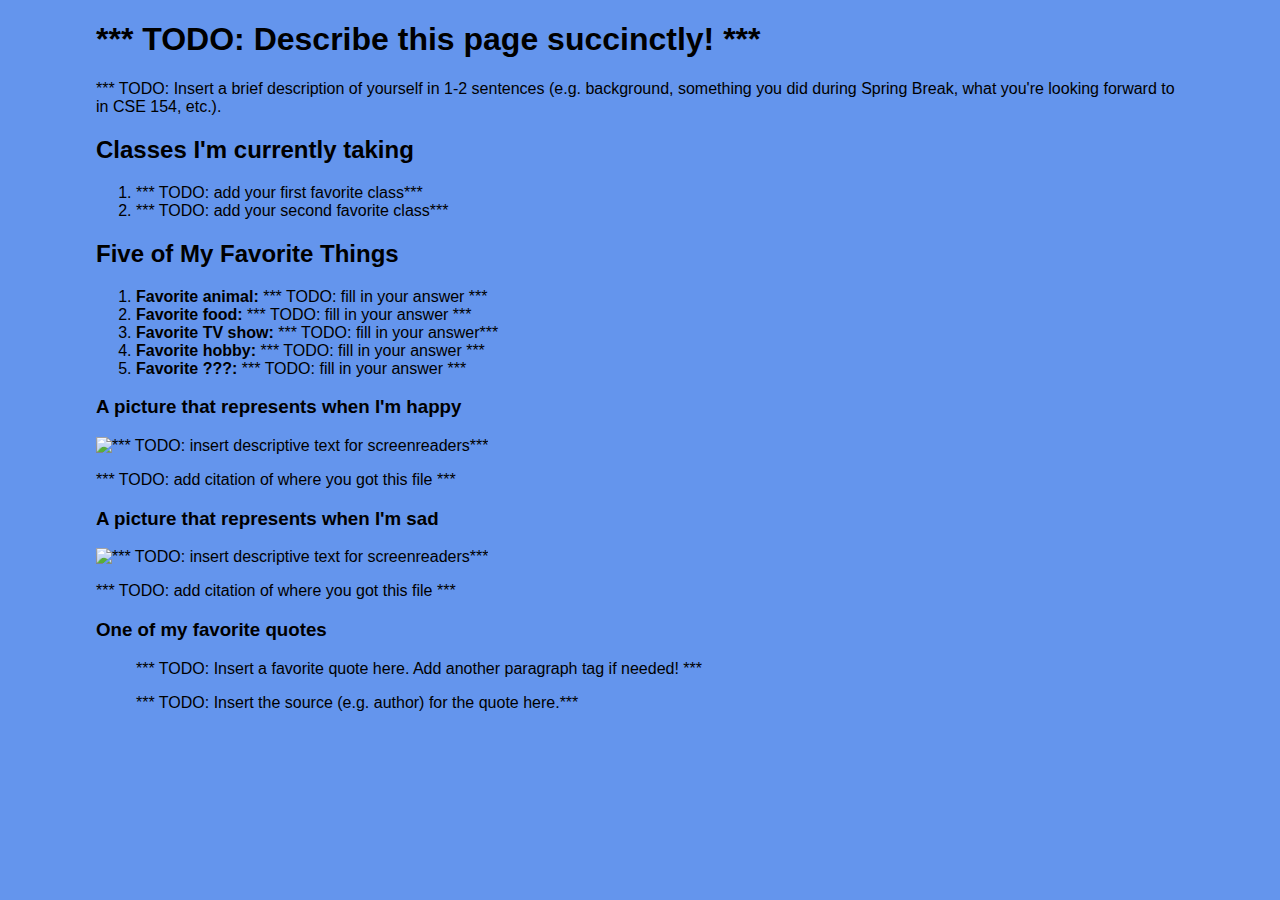
==== about.html @ ae6a697e "cp1 starter files" ====
<!DOCTYPE html>
<!--
  Directions:
  - Try viewing the page before you make any changes
  - Look for all the places it say *** TODO: _____ ***
  - Remove the *** TODO: _____ *** and follow the instructions. i.e. if it says
    *** TODO: Give the page a title *** do just that, write a title for the page in place of the
    todo item. Your final submission should not include any TODO comments
-->

<!--
  ***
  TODO: fill in your header
  INSERT YOUR NAME HERE
  INSERT THE CURRENT DATE HERE
  INSERT YOUR SECTION AND TA NAME HERE

  WRITE A 2-3 SENTENCE FILE DESCRIPTION HERE
  ***
-->
<html lang="en">
  <head>
    <meta charset="utf-8">
    <link rel="stylesheet" href="styles.css">
    <title>CP1</title>
  </head>
  <body>
    <section>
      <h1>*** TODO: Describe this page succinctly! ***</h1>
      <p>
        *** TODO: Insert a brief description of yourself in 1-2 sentences (e.g. background,
        something you did during Spring Break, what you're looking forward to in CSE 154, etc.).
      </p>
    </section>

    <section>
      <h2>Classes I'm currently taking</h2>
      <!--
        *** TODO: Finish the following ordered list with classes you are currently taking (in order
        of most-to-least favorite). We've shown you two list items, but you may need to add more.
      -->
      <ol>
        <li>*** TODO: add your first favorite class***</li>
        <li>*** TODO: add your second favorite class***</li>
      </ol>
    </section>

    <section>
      <h2>Five of My Favorite Things</h2>
      <!--
        ***
        TODO: Finish the following unordered list of your favorite things (you can customize the
        categories if you'd like!).

        Wrap your answer for at least one favorite thing inside of
        an <a> tag, linking to a related page (e.g. a wikipedia page of your favorite animal).
        If you have multiple favorites in a category, try a nested list inside of an li!
        ***
      -->
      <ol>
        <li><strong>Favorite animal:</strong> *** TODO: fill in your answer ***</li>
        <li><strong>Favorite food:</strong> *** TODO: fill in your answer ***</li>
        <li><strong>Favorite TV show:</strong> *** TODO: fill in your answer***</li>
        <li><strong>Favorite hobby:</strong> *** TODO: fill in your answer ***</li>
        <li><strong>Favorite ???:</strong> *** TODO: fill in your answer ***</li>
      </ol>

      <!--
        ***
        TODO: Find two images that represent when you're happy and when you're sad (consider
        Google Image Search) but remember to cite your sources
        ***
      -->

      <h3>A picture that represents when I'm happy</h3>
      <img src="*** TODO: add image file***" alt="*** TODO: insert descriptive text for screenreaders***">
      <p>*** TODO: add citation of where you got this file ***</p>

      <h3>A picture that represents when I'm sad</h3>
      <img src="*** TODO: add image file***" alt="*** TODO: insert descriptive text for screenreaders***">
      <p>*** TODO: add citation of where you got this file ***</p>

      <h3>One of my favorite quotes</h3>
      <!--
        Note: We'll learn about semantic tags more this week, but an article is a good semantic
        choice here to group the information about a single quote and the author/source. If
        you want to have multiple quotes, try duplicating this
        "card UI" structure
      -->
      <article>
        <blockquote>
          <p>
            *** TODO: Insert a favorite quote here. Add another paragraph tag if needed! ***
          </p>
          <footer>*** TODO: Insert the source (e.g. author) for the quote here.***</footer>
        </blockquote>
      </article>
    </section>
  </body>
</html>
---- styles.css ----
/*
  *** TODO: fill in your header ***
  INSERT YOUR NAME HERE
  INSERT THE CURRENT DATE HERE
  INSERT YOUR SECTION/TA NAME

  WRITE A 2-3 SENTENCE FILE DESCRIPTION HERE
*/

/*
  Note: This body ruleset is to get you started
*/
body {
  background-color: cornflowerblue;
  font-family: "Helvetica", sans-serif;
  margin-left: auto;
  margin-right: auto;
  width: 85%;
}
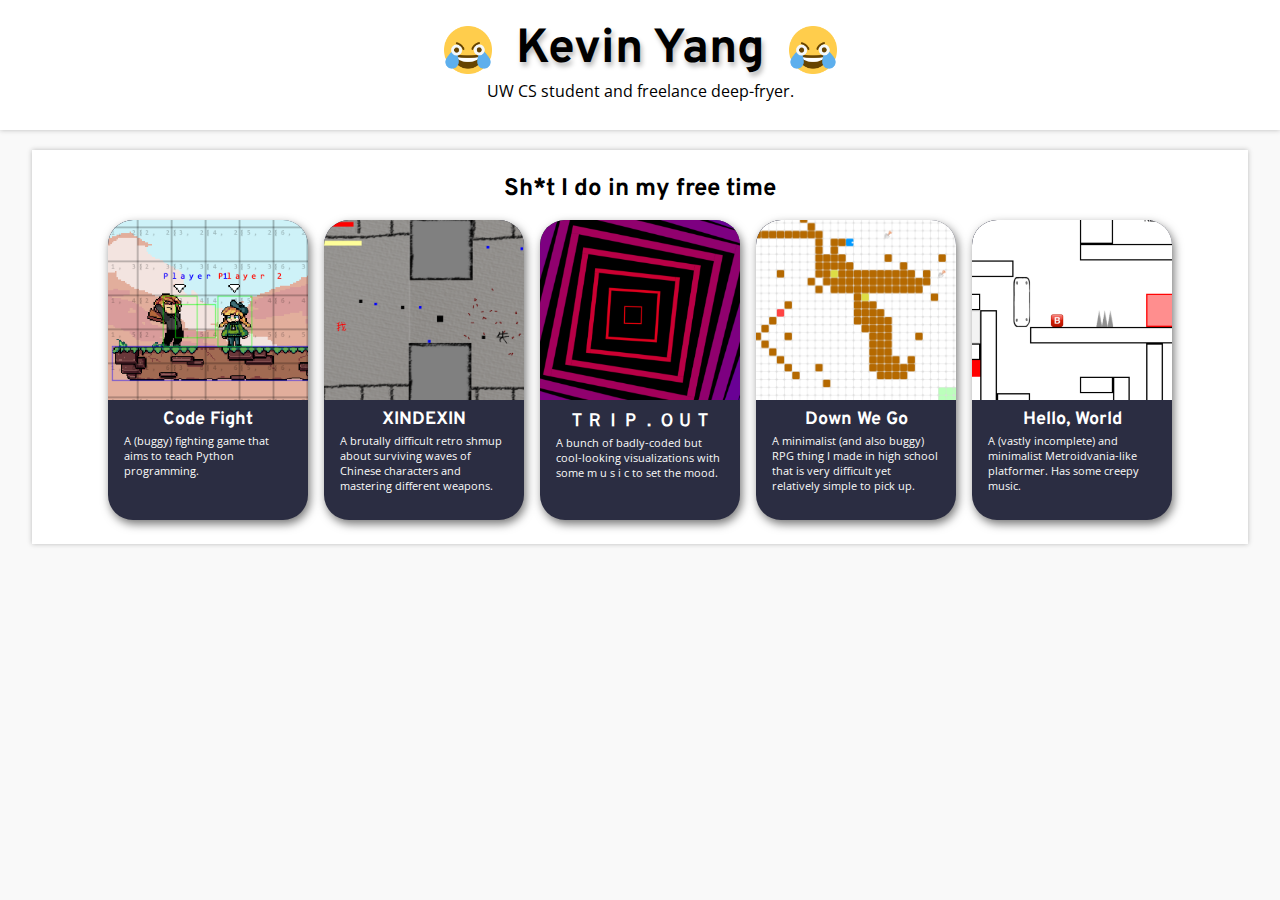
==== commit 6a15fd4d: "Make essentials" ====
--- a/about.html
+++ b/about.html
@@ -1,100 +1,74 @@
 <!DOCTYPE html>
 <!--
-  Directions:
-  - Try viewing the page before you make any changes
-  - Look for all the places it say *** TODO: _____ ***
-  - Remove the *** TODO: _____ *** and follow the instructions. i.e. if it says
-    *** TODO: Give the page a title *** do just that, write a title for the page in place of the
-    todo item. Your final submission should not include any TODO comments
--->
+  Name: Kevin Yang
+  Date: April 6, 2020
+  Section: CSE 154 AO
 
-<!--
-  ***
-  TODO: fill in your header
-  INSERT YOUR NAME HERE
-  INSERT THE CURRENT DATE HERE
-  INSERT YOUR SECTION AND TA NAME HERE
-
-  WRITE A 2-3 SENTENCE FILE DESCRIPTION HERE
-  ***
+  [insert description here]
 -->
 <html lang="en">
   <head>
     <meta charset="utf-8">
     <link rel="stylesheet" href="styles.css">
-    <title>CP1</title>
+    <link href="https://fonts.googleapis.com/css2?family=Overpass:wght@700;800&family=Open+Sans:ital,wght@0,300;0,400;0,600;1,400&display=swap" rel="stylesheet">
+    <title>Creative Project 1 — Homepage</title>
   </head>
   <body>
-    <section>
-      <h1>*** TODO: Describe this page succinctly! ***</h1>
+    <header>
+      <!-- Image from: https://ya-webdesign.com/explore/open-eye-crying-laughing-emoji-png/-->
+      <h1>
+        <img src="./images/lmao.png" class="header-icon">
+        Kevin Yang
+        <img src="./images/lmao.png" class="header-icon">
+      </h1>
       <p>
-        *** TODO: Insert a brief description of yourself in 1-2 sentences (e.g. background,
-        something you did during Spring Break, what you're looking forward to in CSE 154, etc.).
+        UW CS student and freelance deep-fryer.
       </p>
-    </section>
+    </header>
 
     <section>
-      <h2>Classes I'm currently taking</h2>
-      <!--
-        *** TODO: Finish the following ordered list with classes you are currently taking (in order
-        of most-to-least favorite). We've shown you two list items, but you may need to add more.
-      -->
-      <ol>
-        <li>*** TODO: add your first favorite class***</li>
-        <li>*** TODO: add your second favorite class***</li>
-      </ol>
-    </section>
-
-    <section>
-      <h2>Five of My Favorite Things</h2>
-      <!--
-        ***
-        TODO: Finish the following unordered list of your favorite things (you can customize the
-        categories if you'd like!).
-
-        Wrap your answer for at least one favorite thing inside of
-        an <a> tag, linking to a related page (e.g. a wikipedia page of your favorite animal).
-        If you have multiple favorites in a category, try a nested list inside of an li!
-        ***
-      -->
-      <ol>
-        <li><strong>Favorite animal:</strong> *** TODO: fill in your answer ***</li>
-        <li><strong>Favorite food:</strong> *** TODO: fill in your answer ***</li>
-        <li><strong>Favorite TV show:</strong> *** TODO: fill in your answer***</li>
-        <li><strong>Favorite hobby:</strong> *** TODO: fill in your answer ***</li>
-        <li><strong>Favorite ???:</strong> *** TODO: fill in your answer ***</li>
-      </ol>
-
-      <!--
-        ***
-        TODO: Find two images that represent when you're happy and when you're sad (consider
-        Google Image Search) but remember to cite your sources
-        ***
-      -->
-
-      <h3>A picture that represents when I'm happy</h3>
-      <img src="*** TODO: add image file***" alt="*** TODO: insert descriptive text for screenreaders***">
-      <p>*** TODO: add citation of where you got this file ***</p>
-
-      <h3>A picture that represents when I'm sad</h3>
-      <img src="*** TODO: add image file***" alt="*** TODO: insert descriptive text for screenreaders***">
-      <p>*** TODO: add citation of where you got this file ***</p>
-
-      <h3>One of my favorite quotes</h3>
-      <!--
-        Note: We'll learn about semantic tags more this week, but an article is a good semantic
-        choice here to group the information about a single quote and the author/source. If
-        you want to have multiple quotes, try duplicating this
-        "card UI" structure
-      -->
-      <article>
-        <blockquote>
+      <h2>Sh*t I do in my free time</h2>
+      <div class="collection">
+        <figure class="project">
+          <img src="./images/code-fight-promo.png">
+          <h3>Code Fight</h3>
           <p>
-            *** TODO: Insert a favorite quote here. Add another paragraph tag if needed! ***
+            A (buggy) fighting game that aims to teach Python programming.
           </p>
-          <footer>*** TODO: Insert the source (e.g. author) for the quote here.***</footer>
-        </blockquote>
-      </article>
+        </figure>
+        <figure class="project">
+          <img src="./images/xindexin.png">
+          <h3>XINDEXIN</h3>
+          <p>
+            A brutally difficult retro shmup about surviving waves of Chinese
+            characters and mastering different weapons.
+          </p>
+        </figure>
+        <figure class="project">
+          <img src="./images/tripout.png">
+          <h3>ＴＲＩＰ．ＯＵＴ</h3>
+          <p>
+            A bunch of badly-coded but cool-looking visualizations with some
+            m u s i c to set the mood.
+          </p>
+        </figure>
+        <figure class="project">
+          <img src="./images/down-we-go.png">
+          <h3>Down We Go</h3>
+          <p>
+            A minimalist (and also buggy) RPG thing I made in high school that
+            is very difficult yet relatively simple to pick up.
+          </p>
+        </figure>
+        <figure class="project">
+          <img src="./images/hello-world.png">
+          <h3>Hello, World</h3>
+          <p>
+            A (vastly incomplete) and minimalist Metroidvania-like platformer.
+            Has some creepy music.
+          </p>
+        </figure>
+      </div>
     </section>
   </body>
 </html>--- a/styles.css
+++ b/styles.css
@@ -1,19 +1,111 @@
 /*
-  *** TODO: fill in your header ***
-  INSERT YOUR NAME HERE
-  INSERT THE CURRENT DATE HERE
-  INSERT YOUR SECTION/TA NAME
+  Name: Kevin Yang
+  Date: April 6, 2020
+  Section: CSE 154 AO
 
-  WRITE A 2-3 SENTENCE FILE DESCRIPTION HERE
+  [WRITE A 2-3 SENTENCE FILE DESCRIPTION HERE]
 */
 
-/*
-  Note: This body ruleset is to get you started
-*/
 body {
-  background-color: cornflowerblue;
+  background-color: #F9F9F9;
   font-family: "Helvetica", sans-serif;
   margin-left: auto;
   margin-right: auto;
-  width: 85%;
+  margin-top: 0px;
+  margin-left: 0px;
+  margin-right: 0px;
+}
+
+section, header {
+  background-color: #FFFFFF;
+  padding-left: 16px;
+  padding-right: 16px;
+  padding-top: 16px;
+  padding-bottom: 16px;
+  width: 92.5%;
+  margin-left: auto;
+  margin-right: auto;
+  margin-top: 20px;
+  margin-bottom: 20px;
+  box-shadow: 0px 0px 5px #BBBBBB;
+}
+
+header {
+  width: 100%;
+  margin-top: 0px;
+  padding-left: 0px;
+  padding-right: 0px;
+  padding-top: 20px;
+  padding-bottom: 20px;
+}
+
+h1, h2, h3 {
+  margin-top: 8px;
+  margin-bottom: 8px;
+  font-family: "Overpass", sans-serif;
+  text-align: center;
+  font-weight: 700;
+}
+
+h1 {
+  font-size: 48px;
+  margin-top: 0px;
+  margin-bottom: 0px;
+  display: flex;
+  align-items: center;
+  justify-content: center;
+  text-shadow: 2px 4px 5px #BBBBBB;
+}
+
+p {
+  margin-top: 0px;
+  margin-bottom: 8px;
+  font-family: "Open Sans", sans-serif;
+  text-align: center;
+}
+
+img.header-icon {
+  display: inline;
+  max-height: 48px;
+  margin-left: 24px;
+  margin-right: 24px;
+}
+
+div.collection {
+  display: flex;
+  flex-direction: row;
+  justify-content: center;
+}
+
+figure.project {
+  width: 200px;
+  height: 300px;
+  background-color: #2B2D42;
+  border-radius: 25px;
+  overflow: hidden;
+  margin: 8px 8px 8px 8px;
+  box-shadow: 2px 4px 10px #777777;
+}
+
+figure.project img {
+  height: 60%;
+  border-top-left-radius: 25px;
+  border-top-right-radius: 25px;
+}
+
+figure.project h3 {
+  font-size: 18px;
+  color: #FFFFFF;
+  margin-top: 4px;
+  margin-bottom: 2px;
+}
+
+figure.project p {
+  font-size: 11px;
+  color: #F9F9F9;
+  margin-left: 16px;
+  margin-right: 16px;
+  margin-top: 0px;
+  margin-bottom: 4px;
+  text-align: left;
 }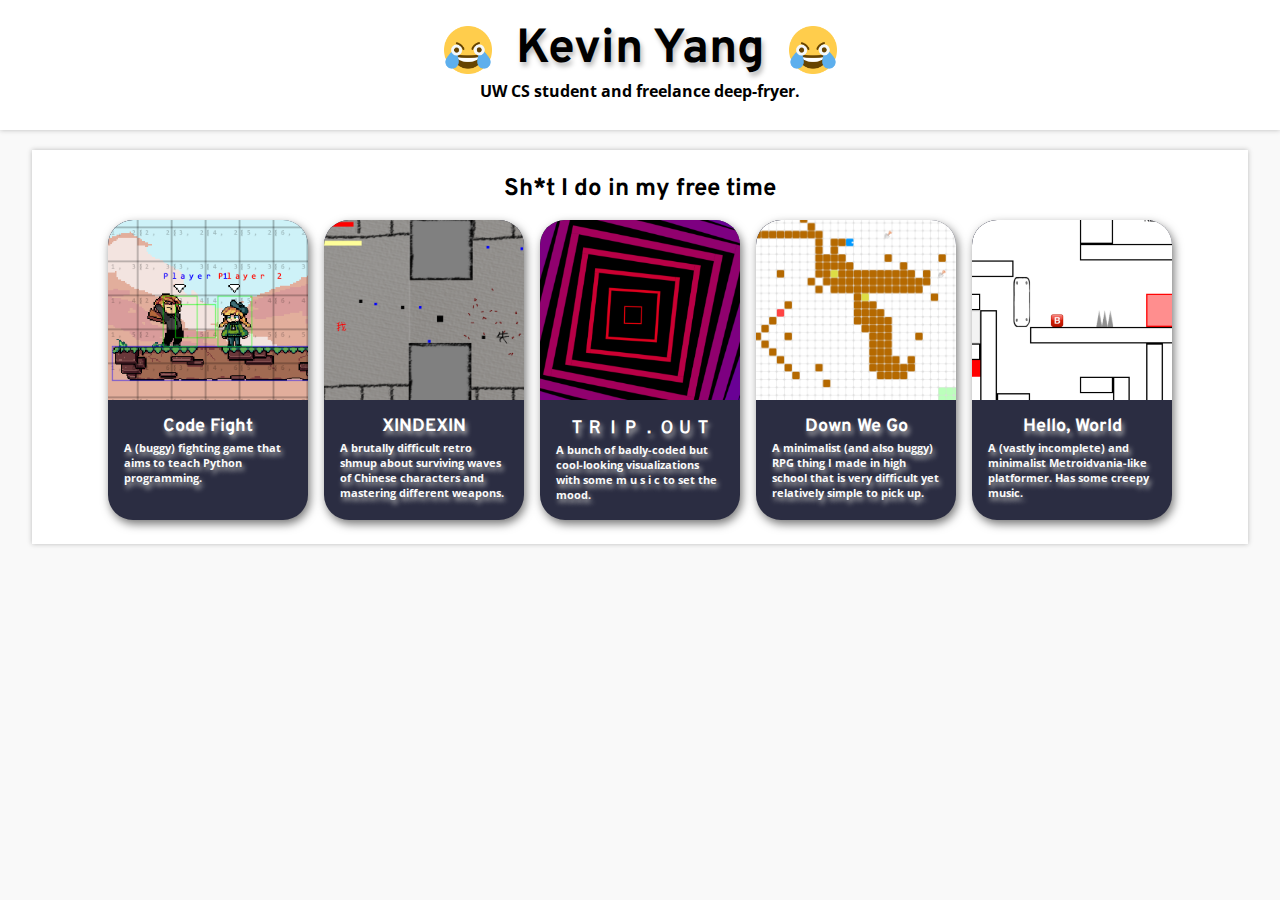
==== commit 951c101b: "Fixed Redundancy (?)" ====
--- a/about.html
+++ b/about.html
@@ -17,9 +17,9 @@
     <header>
       <!-- Image from: https://ya-webdesign.com/explore/open-eye-crying-laughing-emoji-png/-->
       <h1>
-        <img src="./images/lmao.png" class="header-icon">
+        <img src="./images/lmao.png" class="header-icon" alt="open-eye crying laughing emoji">
         Kevin Yang
-        <img src="./images/lmao.png" class="header-icon">
+        <img src="./images/lmao.png" class="header-icon" alt="open-eye crying laughing emoji">
       </h1>
       <p>
         UW CS student and freelance deep-fryer.
@@ -30,14 +30,14 @@
       <h2>Sh*t I do in my free time</h2>
       <div class="collection">
         <figure class="project">
-          <img src="./images/code-fight-promo.png">
+          <img src="./images/code-fight-promo.png" alt="Screenshot of Code Fight">
           <h3>Code Fight</h3>
           <p>
             A (buggy) fighting game that aims to teach Python programming.
           </p>
         </figure>
         <figure class="project">
-          <img src="./images/xindexin.png">
+          <img src="./images/xindexin.png" alt="Screenshot of XINDEXIN">
           <h3>XINDEXIN</h3>
           <p>
             A brutally difficult retro shmup about surviving waves of Chinese
@@ -45,7 +45,7 @@
           </p>
         </figure>
         <figure class="project">
-          <img src="./images/tripout.png">
+          <img src="./images/tripout.png" alt="Screenshot of TRIP.OUT">
           <h3>ＴＲＩＰ．ＯＵＴ</h3>
           <p>
             A bunch of badly-coded but cool-looking visualizations with some
@@ -53,7 +53,7 @@
           </p>
         </figure>
         <figure class="project">
-          <img src="./images/down-we-go.png">
+          <img src="./images/down-we-go.png" alt="Screenshot of Down We Go">
           <h3>Down We Go</h3>
           <p>
             A minimalist (and also buggy) RPG thing I made in high school that
@@ -61,7 +61,7 @@
           </p>
         </figure>
         <figure class="project">
-          <img src="./images/hello-world.png">
+          <img src="./images/hello-world.png" alt="Screenshot of Hello, World">
           <h3>Hello, World</h3>
           <p>
             A (vastly incomplete) and minimalist Metroidvania-like platformer.
--- a/styles.css
+++ b/styles.css
@@ -12,8 +12,6 @@
   margin-left: auto;
   margin-right: auto;
   margin-top: 0px;
-  margin-left: 0px;
-  margin-right: 0px;
 }
 
 section, header {
@@ -39,7 +37,7 @@
   padding-bottom: 20px;
 }
 
-h1, h2, h3 {
+h1, h2, h3, p {
   margin-top: 8px;
   margin-bottom: 8px;
   font-family: "Overpass", sans-serif;
@@ -47,7 +45,7 @@
   font-weight: 700;
 }
 
-h1 {
+h1, div.collection {
   font-size: 48px;
   margin-top: 0px;
   margin-bottom: 0px;
@@ -61,7 +59,6 @@
   margin-top: 0px;
   margin-bottom: 8px;
   font-family: "Open Sans", sans-serif;
-  text-align: center;
 }
 
 img.header-icon {
@@ -69,12 +66,6 @@
   max-height: 48px;
   margin-left: 24px;
   margin-right: 24px;
-}
-
-div.collection {
-  display: flex;
-  flex-direction: row;
-  justify-content: center;
 }
 
 figure.project {
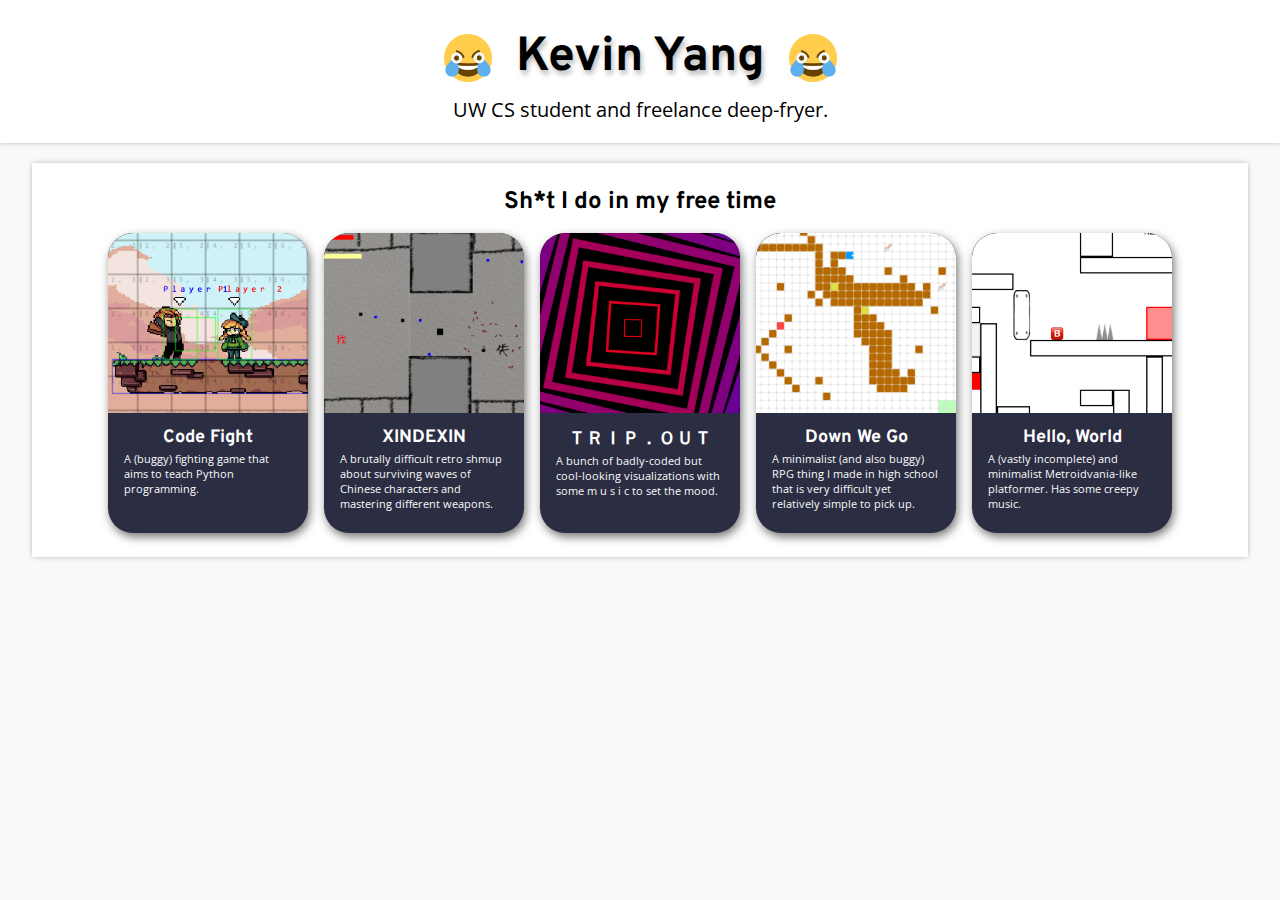
==== commit 5296ca70: "Added comment header messages, removed redundancies for real" ====
--- a/about.html
+++ b/about.html
@@ -4,7 +4,8 @@
   Date: April 6, 2020
   Section: CSE 154 AO
 
-  [insert description here]
+  A homepage, so far containing small descriptions of some of the projects I've
+  worked on before entering this class.
 -->
 <html lang="en">
   <head>
--- a/styles.css
+++ b/styles.css
@@ -3,10 +3,11 @@
   Date: April 6, 2020
   Section: CSE 154 AO
 
-  [WRITE A 2-3 SENTENCE FILE DESCRIPTION HERE]
+  The style I use across my imaginary website in order to maintain a sense of
+  stylistical unity. Also contains my simple but epic card design.
 */
 
-body {
+body, section, header {
   background-color: #F9F9F9;
   font-family: "Helvetica", sans-serif;
   margin-left: auto;
@@ -21,20 +22,20 @@
   padding-top: 16px;
   padding-bottom: 16px;
   width: 92.5%;
-  margin-left: auto;
-  margin-right: auto;
-  margin-top: 20px;
   margin-bottom: 20px;
   box-shadow: 0px 0px 5px #BBBBBB;
 }
 
 header {
   width: 100%;
-  margin-top: 0px;
   padding-left: 0px;
   padding-right: 0px;
   padding-top: 20px;
   padding-bottom: 20px;
+}
+
+section {
+  margin-top: 20px;
 }
 
 h1, h2, h3, p {
@@ -45,19 +46,24 @@
   font-weight: 700;
 }
 
+h1, div.collection, p {
+  font-size: 48px;
+  margin-bottom: 0px;
+}
+
 h1, div.collection {
-  font-size: 48px;
-  margin-top: 0px;
-  margin-bottom: 0px;
   display: flex;
   align-items: center;
   justify-content: center;
+}
+
+h1 {
   text-shadow: 2px 4px 5px #BBBBBB;
 }
 
 p {
-  margin-top: 0px;
-  margin-bottom: 8px;
+  font-weight: 400;
+  font-size: 20px;
   font-family: "Open Sans", sans-serif;
 }
 
@@ -84,10 +90,13 @@
   border-top-right-radius: 25px;
 }
 
+figure.project h3, figure.project p {
+  margin-top: 2px;
+}
+
 figure.project h3 {
   font-size: 18px;
   color: #FFFFFF;
-  margin-top: 4px;
   margin-bottom: 2px;
 }
 
@@ -96,7 +105,6 @@
   color: #F9F9F9;
   margin-left: 16px;
   margin-right: 16px;
-  margin-top: 0px;
   margin-bottom: 4px;
   text-align: left;
 }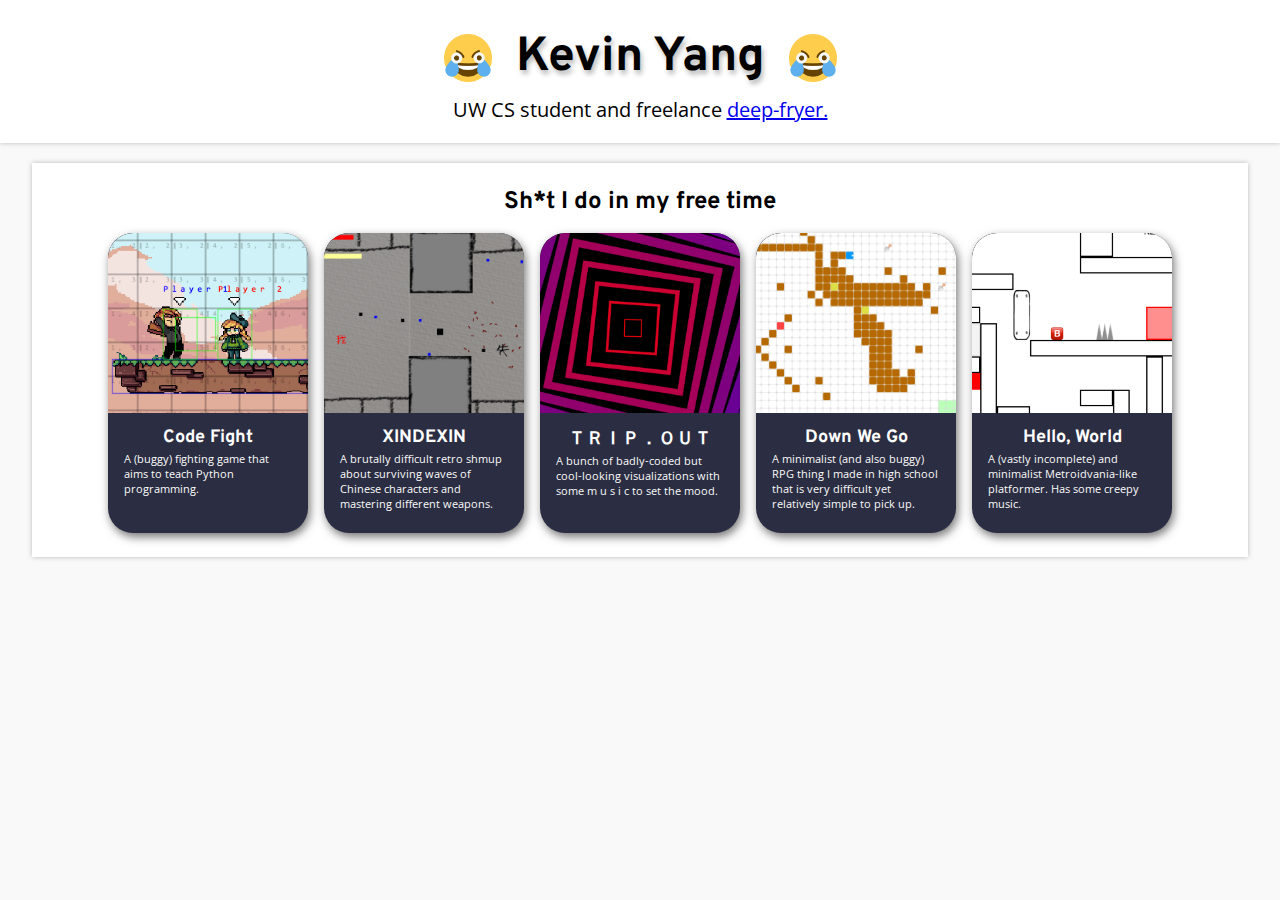
==== commit fffbaec8: "Added page 2" ====
--- a/about.html
+++ b/about.html
@@ -23,7 +23,7 @@
         <img src="./images/lmao.png" class="header-icon" alt="open-eye crying laughing emoji">
       </h1>
       <p>
-        UW CS student and freelance deep-fryer.
+        UW CS student and freelance <a href="./deepfry-portfolio.html">deep-fryer.</a>
       </p>
     </header>
 
--- a/styles.css
+++ b/styles.css
@@ -51,7 +51,7 @@
   margin-bottom: 0px;
 }
 
-h1, div.collection {
+h1, div.collection, figure.deepfry {
   display: flex;
   align-items: center;
   justify-content: center;
@@ -74,7 +74,7 @@
   margin-right: 24px;
 }
 
-figure.project {
+figure {
   width: 200px;
   height: 300px;
   background-color: #2B2D42;
@@ -88,6 +88,10 @@
   height: 60%;
   border-top-left-radius: 25px;
   border-top-right-radius: 25px;
+}
+
+figure.deepfry img {
+  width: 100%;
 }
 
 figure.project h3, figure.project p {
